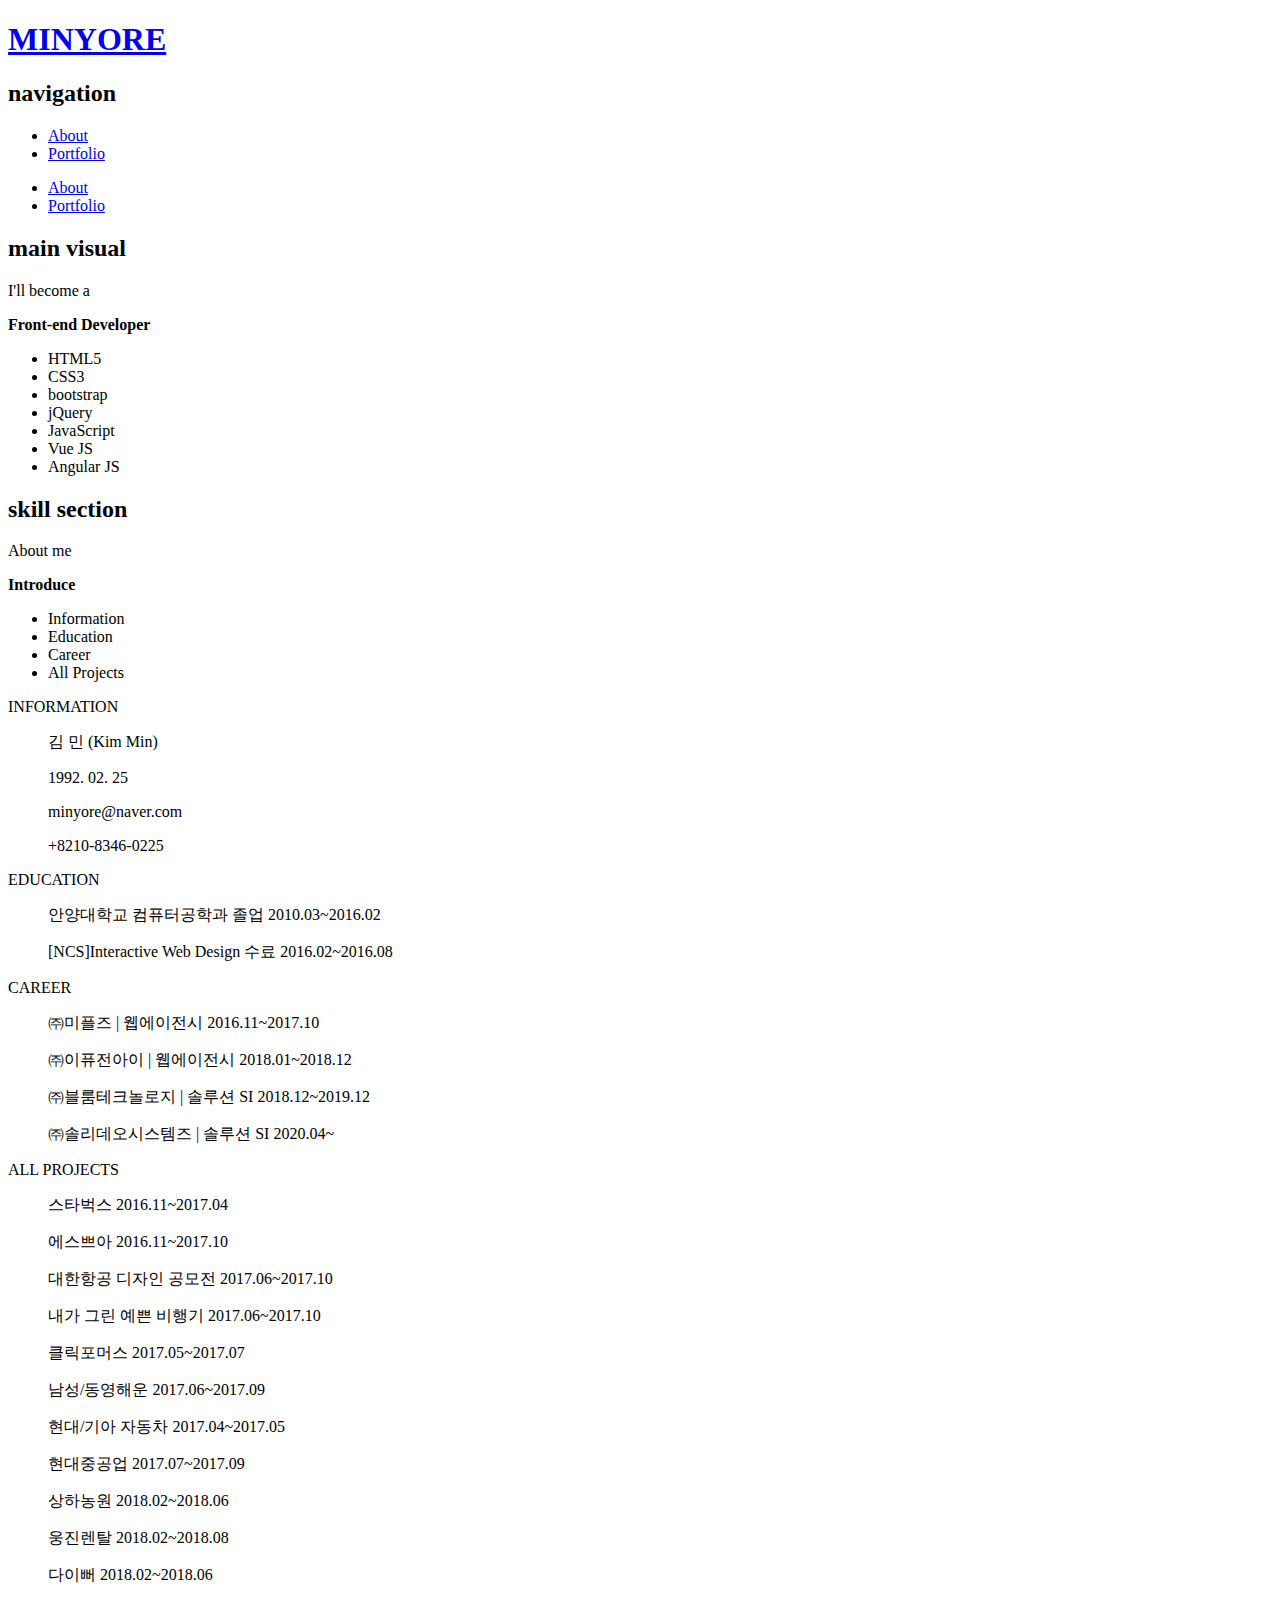
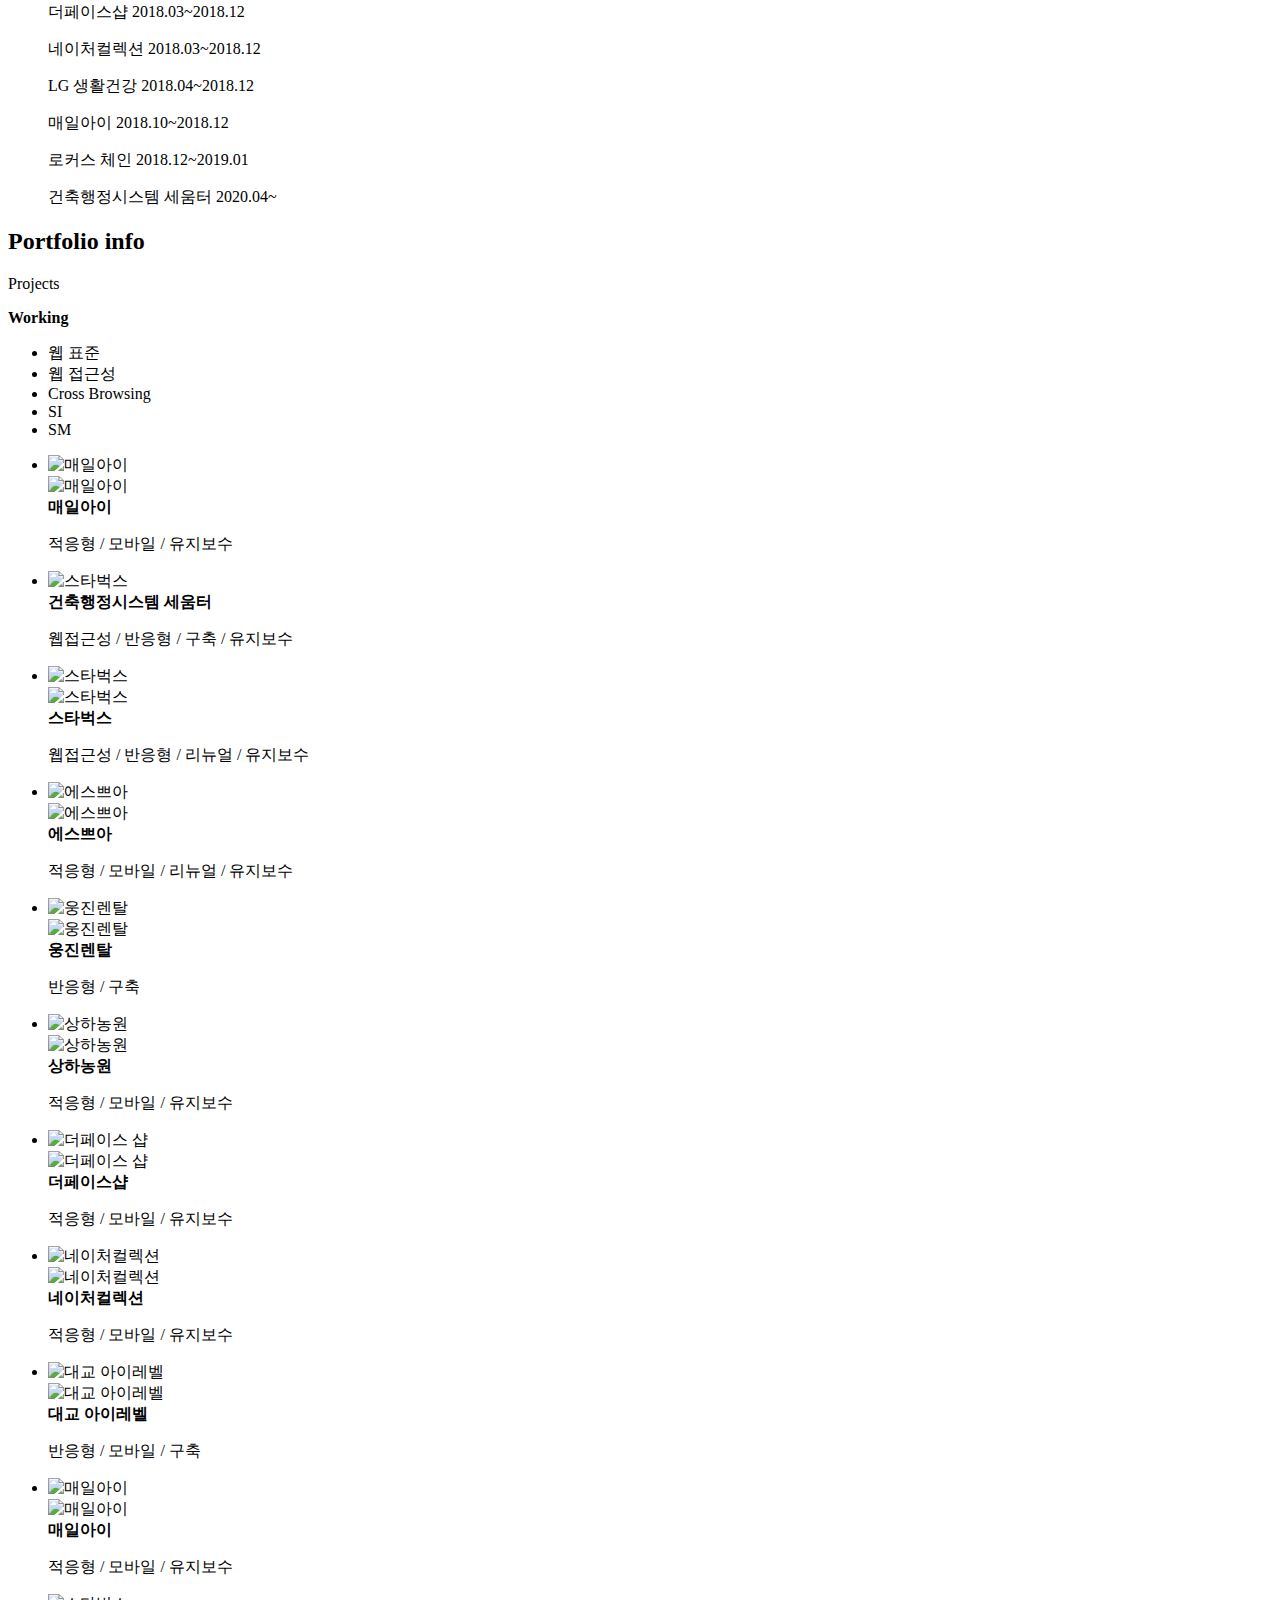
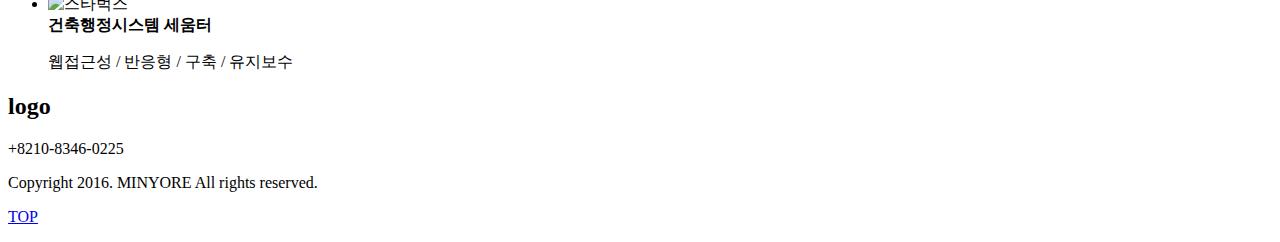
==== index.html @ a091b181 "Update Portfolio" ====
<!DOCTYPE html>
<html lang="ko"><head><meta http-equiv="Content-Type" content="text/html; charset=UTF-8">
		
		<meta name="viewport" content="width=device-width, initial-scale=1.0, maximum-scale=1.0, minimum-scale=1.0, user-scalable=no, target-densitydpi=medium-dpi">
		<meta http-equiv="X-UA-Compatible" content="IE=edge">
		<meta property="og:title" content="김 민 포트폴리오">
		<meta property="og:description" content="포트폴리오 입니다">
		<meta property="og:image" content="../portfolio/public/favicon.png">
		<title>Portfolio</title>

		<link rel="icon" href="../portfolio/public/favicon.ico" type="image/ico">
		<link href="../portfolio/src/assets/css/reset.css" rel="stylesheet">
		<link href="../portfolio/src/assets/css/style.css" rel="stylesheet">
		<link href="../portfolio/src/assets/css/jquery-ui.css" rel="stylesheet">
		<link href="../portfolio/src/assets/css/swiper.css" rel="stylesheet">

		<script src="../portfolio/src/assets/js/jquery-3.1.1.min.js"></script>
		<script src="../portfolio/src/assets/js/jquery-ui.min.js"></script>
		<script src="../portfolio/src/assets/js/common.js"></script>
		<script src="../portfolio/src/assets/js/swiper.js"></script>
	</head>

	<body>
		<div id="container">
			<div class="interSection">
			<header id="header">
				<div class="interSection">
					<h1 class="logo">
						<a href="../portfolio/index.html">MINYORE</a>
					</h1>
					<nav id="gnb">
						<h2 class="hidden">navigation</h2>
						<ul>
							<li><a href="#sectionN02">About</a></li>
							<li><a href="#sectionN03">Portfolio</a></li>
							<!-- <li><a href="http://minyore.dothome.co.kr/upload/gnuboard/bbs/board.php?bo_table=board" target="_blank">BOARD</a></li> -->
							<!-- <li><a href="http://minyore.dothome.co.kr/upload/Portfolio/pf/example.html" target="_blank">exam</a></li> -->
						</ul>
					</nav>
					<div class="mobileMenu">
						<div class="mobilelLayer">
							<ul>
								<li><a href="#sectionN02">About</a></li>
								<li><a href="#sectionN03">Portfolio</a></li>
								<!-- <li><a href="http://minyore.dothome.co.kr/upload/Portfolio/pf/example.html" target="_blank">exam</a></li> -->
							</ul>
						</div>
						<div class="hamburger">
							<span class="btnIcon">
								<span class="iconMenu"></span>
							</span>
						</div>
					</div>
				</div>
				<div class="loadingBar"></div>
			</header>
			<!-- header -->

			<section id="sectionN01">
				<h2 class="hidden">main visual</h2>
				<div class="tittle">
					<p><span class="textBig">I</span>'ll become a</p>
					<strong>Front-end Developer</strong>
					<ul class="keyword">
						<li>HTML5</li>
						<li>CSS3</li>
						<li>bootstrap</li>
						<li>jQuery</li>
						<li>JavaScript</li>
						<li>Vue JS</li>
						<li>Angular JS</li>
					</ul>
				</div>
				<div class="bg"></div>
			</section>
			<!-- main -->
			<section id="sectionN02">
				<h2 class="hidden">skill section</h2>
				<div class="tittle">
					<p><span class="textBig">A</span>bout me</p>
					<strong>Introduce</strong>
					<ul class="keyword">
						<li>Information</li>
						<li>Education</li>
						<li>Career</li>
						<li>All Projects</li>
					</ul>
				</div>
				<div class="career">
					<dl>
						<dt>INFORMATION</dt>
						<dd>
							<div class="thum"></div>
							<p>김 민 (Kim Min)</p>
							<p>1992. 02. 25</p>
							<p>minyore@naver.com</p>
							<p>+8210-8346-0225</p>
						</dd>
					</dl>
					<dl>
						<dt>EDUCATION</dt>
						<dd>
						<p>안양대학교 컴퓨터공학과 졸업 <span class="textYear">2010.03~2016.02</span></p>
						<p>[NCS]Interactive Web Design 수료 <span class="textYear">2016.02~2016.08</span></p>
						</dd>
					</dl>
					<dl>
						<dt>CAREER</dt>
						<dd>
							<p>㈜미플즈 | 웹에이전시 <span class="textYear">2016.11~2017.10</span></p>
							<p>㈜이퓨전아이 | 웹에이전시 <span class="textYear">2018.01~2018.12</span></p>
							<p>㈜블룸테크놀로지 | 솔루션 SI <span class="textYear">2018.12~2019.12</span></p>
							<p>㈜솔리데오시스템즈 | 솔루션 SI <span class="textYear">2020.04~</span></p>
						</dd>
					</dl>
					<dl>
						<dt>ALL PROJECTS</dt>
						<dd>
							<div class="rolling swiper-container">
								<div class="swiper-wrapper">
									<div class="swiper-slide"><p>스타벅스 <span class="textYear">2016.11~2017.04</span></p></div>
									<div class="swiper-slide"><p>에스쁘아 <span class="textYear">2016.11~2017.10</span></p></div>
									<div class="swiper-slide"><p>대한항공 디자인 공모전 <span class="textYear">2017.06~2017.10</span></p></div>
									<div class="swiper-slide"><p>내가 그린 예쁜 비행기 <span class="textYear">2017.06~2017.10</span></p></div>
									<div class="swiper-slide"><p>클릭포머스 <span class="textYear">2017.05~2017.07</span></p></div>
									<div class="swiper-slide"><p>남성/동영해운 <span class="textYear">2017.06~2017.09</span></p></div>
									<div class="swiper-slide"><p>현대/기아 자동차 <span class="textYear">2017.04~2017.05</span></p></div>
									<div class="swiper-slide"><p>현대중공업 <span class="textYear">2017.07~2017.09</span></p></div>
									<div class="swiper-slide"><p>상하농원 <span class="textYear">2018.02~2018.06</span></p></div>
									<div class="swiper-slide"><p>웅진렌탈 <span class="textYear">2018.02~2018.08</span></p></div>
									<div class="swiper-slide"><p>다이뻐 <span class="textYear">2018.02~2018.06</span></p></div>
									<div class="swiper-slide"><p>더페이스샵 <span class="textYear">2018.03~2018.12</span></p></div>
									<div class="swiper-slide"><p>네이처컬렉션 <span class="textYear">2018.03~2018.12</span></p></div>
									<div class="swiper-slide"><p>LG 생활건강 <span class="textYear">2018.04~2018.12</span></p></div>
									<div class="swiper-slide"><p>매일아이 <span class="textYear">2018.10~2018.12</span></p></div>
									<div class="swiper-slide"><p>로커스 체인 <span class="textYear">2018.12~2019.01</span></p></div>
									<div class="swiper-slide"><p>건축행정시스템 세움터 <span class="textYear">2020.04~</span></p></div>
								</div>
							</div>
						</dd>
					</dl>
				</div>
			</section>
			<!-- about -->
			<section id="sectionN03">
				<h2 class="hidden">Portfolio info</h2>
				<div class="tittle">
					<p><span class="textBig">P</span>rojects</p>
					<strong>Working</strong>
					<ul class="keyword">
						<li>웹 표준</li>
						<li>웹 접근성</li>
						<li>Cross Browsing</li>
						<li>SI</li>
						<li>SM</li>
					</ul>
				</div>
				<div class="portfolio">
					<div class="swiper-container">
						<div class="swiper-wrapper">
							<div class="swiper-slide">
								<ul class="list">
									<li>
										<i class="icoScroll"></i>
										<div class="imageBox">
											<img src="../portfolio/src/assets/images/maeili.jpg" alt="매일아이">
										</div>
										<div class="mImageBox">
											<img src="../portfolio/src/assets/images/m_maeili.jpg" alt="매일아이">
										</div>
										<div class="keyInfo">
											<strong>매일아이</strong>
											<p>적응형 / 모바일 / 유지보수</p>
										</div>
									</li>
								</ul>
							</div>
							<div class="swiper-slide">
								<ul class="list">
									<li>
										<i class="icoScroll"></i>
										<div class="imageBox">
											<img src="../portfolio/src/assets/images/cloudeais.jpg" alt="스타벅스">
										</div>
										<div class="keyInfo">
											<strong>건축행정시스템 세움터</strong>
											<p>웹접근성 / 반응형 / 구축 / 유지보수</p>
										</div>
									</li>
								</ul>
							</div>
							<div class="swiper-slide">
								<ul class="list">
									<li>
										<i class="icoScroll"></i>
										<div class="imageBox">
											<img src="../portfolio/src/assets/images/starbucks.jpg" alt="스타벅스">
										</div>
										<div class="mImageBox">
											<img src="../portfolio/src/assets/images/m_starbucks.jpg" alt="스타벅스">
										</div>
										<div class="keyInfo">
											<strong>스타벅스</strong>
											<p>웹접근성 / 반응형 / 리뉴얼 / 유지보수</p>
										</div>
									</li>
								</ul>
							</div>
							<div class="swiper-slide">
								<ul class="list">
									<li>
										<i class="icoScroll"></i>
										<div class="imageBox">
											<img src="../portfolio/src/assets/images/espoir.jpg" alt="에스쁘아">
										</div>
										<div class="mImageBox">
											<img src="../portfolio/src/assets/images/m_espoir.jpg" alt="에스쁘아">
										</div>
										<div class="keyInfo">
											<strong>에스쁘아</strong>
											<p>적응형 / 모바일 / 리뉴얼 / 유지보수</p>
										</div>
									</li>
								</ul>
							</div>
							<!-- <div class="swiper-slide">
								<ul class="list">
									<li>
										<i class="icoScroll"></i>
										<div class="imageBox">
											<img src="images/koreanAirDesign.jpg" alt="대한항공디자인공모전">
										</div>
										<div class="mImageBox">
											<img src="images/m_koreanAirDesign.jpg" alt="대한항공디자인공모전">
										</div>
										<div class="keyInfo">
											<strong>대한항공 디자인 공모전</strong>
											<p>반응형 / 리뉴얼 / 유지보수</p>
										</div>
									</li>
								</ul>
							</div> -->
							<!-- <div class="swiper-slide">
								<ul class="list">
									<li>
										<i class="icoScroll"></i>
										<div class="imageBox">
											<img src="images/koreanAirDrawing.jpg" alt="대한항공내그비">
										</div>
										<div class="mImageBox">
											<img src="images/m_koreanAirDrawing.jpg" alt="대한항공내그비">
										</div>
										<div class="keyInfo">
											<strong>대한항공 디자인 공모전</strong>
											<p>반응형 / 리뉴얼 / 유지보수</p>
										</div>
									</li>
								</ul>
							</div> -->
							<div class="swiper-slide">
								<ul class="list">
									<li>
										<i class="icoScroll"></i>
										<div class="imageBox">
											<img src="../portfolio/src/assets/images/woongjin.jpg" alt="웅진렌탈">
										</div>
										<div class="mImageBox">
											<img src="../portfolio/src/assets/images/m_woongjin.jpg" alt="웅진렌탈">
										</div>
										<div class="keyInfo">
											<strong>웅진렌탈</strong>
											<p>반응형 / 구축</p>
										</div>
									</li>
								</ul>
							</div>
							<div class="swiper-slide">
								<ul class="list">
									<li>
										<i class="icoScroll"></i>
										<div class="imageBox">
											<img src="../portfolio/src/assets/images/sanghafarm.jpg" alt="상하농원">
										</div>
										<div class="mImageBox">
											<img src="../portfolio/src/assets/images/m_sanghafarm.jpg" alt="상하농원">
										</div>
										<div class="keyInfo">
											<strong>상하농원</strong>
											<p>적응형 / 모바일 / 유지보수</p>
										</div>
									</li>
								</ul>
							</div>
							<div class="swiper-slide">
								<ul class="list">
									<li>
										<i class="icoScroll"></i>
										<div class="imageBox">
											<img src="../portfolio/src/assets/images/theface.jpg" alt="더페이스 샵">
										</div>
										<div class="mImageBox">
											<img src="../portfolio/src/assets/images/m_theface.jpg" alt="더페이스 샵">
										</div>
										<div class="keyInfo">
											<strong>더페이스샵</strong>
											<p>적응형 / 모바일 / 유지보수</p>
										</div>
									</li>
								</ul>
							</div>
							<div class="swiper-slide">
								<ul class="list">
									<li>
										<i class="icoScroll"></i>
										<div class="imageBox">
											<img src="../portfolio/src/assets/images/nature.jpg" alt="네이처컬렉션">
										</div>
										<div class="mImageBox">
											<img src="../portfolio/src/assets/images/m_nature.jpg" alt="네이처컬렉션">
										</div>
										<div class="keyInfo">
											<strong>네이처컬렉션</strong>
											<p>적응형 / 모바일 / 유지보수</p>
										</div>
									</li>
								</ul>
							</div>
							<div class="swiper-slide">
								<ul class="list">
									<li>
										<i class="icoScroll"></i>
										<div class="imageBox">
											<img src="../portfolio/src/assets/images/daegyo.jpg" alt="대교 아이레벨">
										</div>
										<div class="mImageBox">
											<img src="../portfolio/src/assets/images/m_daegyo.jpg" alt="대교 아이레벨">
										</div>
										<div class="keyInfo">
											<strong>대교 아이레벨</strong>
											<p>반응형 / 모바일 / 구축</p>
										</div>
									</li>
								</ul>
							</div>
							<div class="swiper-slide">
								<ul class="list">
									<li>
										<i class="icoScroll"></i>
										<div class="imageBox">
											<img src="../portfolio/src/assets/images/maeili.jpg" alt="매일아이">
										</div>
										<div class="mImageBox">
											<img src="../portfolio/src/assets/images/m_maeili.jpg" alt="매일아이">
										</div>
										<div class="keyInfo">
											<strong>매일아이</strong>
											<p>적응형 / 모바일 / 유지보수</p>
										</div>
									</li>
								</ul>
							</div>
							<!-- <div class="swiper-slide">
								<ul class="list">
									<li>
										<i class="icoScroll"></i>
										<div class="imageBox">
											<img src="images/locus.jpg" alt="로커스 체인">
										</div>
										<div class="mImageBox">
											<img src="images/m_locus.jpg" alt="로커스 체인">
										</div>
										<div class="keyInfo">
											<strong>로커스 체인</strong>
											<p>반응형 / 구축 / 유지보수</p>
										</div>
									</li>
								</ul>
							</div> -->
						<div class="swiper-slide">
								<ul class="list">
									<li>
										<i class="icoScroll"></i>
										<div class="imageBox">
											<img src="../portfolio/src/assets/images/cloudeais.jpg" alt="스타벅스">
										</div>
										<div class="keyInfo">
											<strong>건축행정시스템 세움터</strong>
											<p>웹접근성 / 반응형 / 구축 / 유지보수</p>
										</div>
									</li>
								</ul>
							</div></div>
						<div class="swiper-pagination"></div>
						<div class="swiper-button-next"></div>
						<div class="swiper-button-prev"></div>
					</div>
				</div>
			</section>
			<!-- portfolio -->
			<footer>
				<h2 class="logo">logo</h2>
				<p>+8210-8346-0225</p>
				<p>Copyright 2016. MINYORE All rights reserved.</p>
			</footer>
			<p class="btn_top"><a href="javascript:;">TOP</a></p>
			<!-- footer -->
			</div><!-- intersection -->
		</div><!-- container -->
	

</body></html>
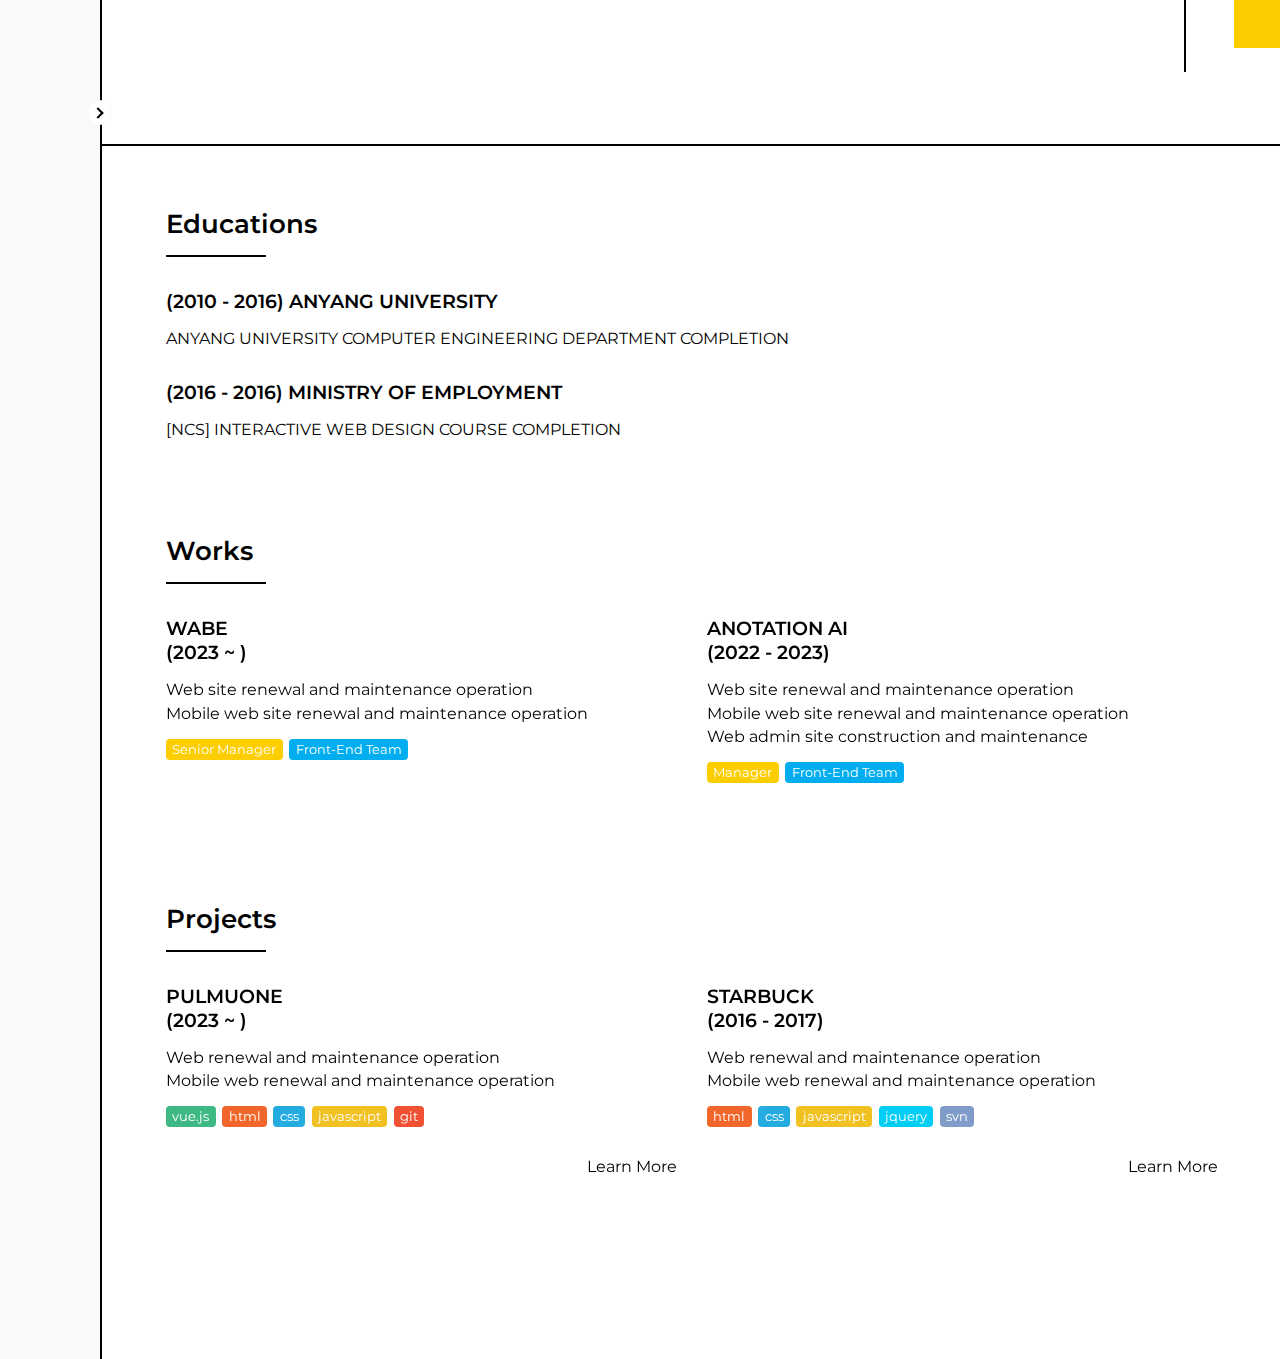
==== commit 17061647: "portfolio update" ====
--- a/index.html
+++ b/index.html
@@ -1,411 +1,69 @@
 <!DOCTYPE html>
-<html lang="ko"><head><meta http-equiv="Content-Type" content="text/html; charset=UTF-8">
+<html lang="ko">
+    <head>
+        <meta http-equiv="Content-Type" content="text/html; charset=utf-8" />
+        <meta http-equiv="X-UA-Compatible" content="IE=edge" />
+        <meta http-equiv="Cache-Control" content="no-cache" />
+        <meta http-equiv="Pragma" content="no-cache" />
+        <!-- <meta http-equiv="Refresh" content="60" /> -->
+        <meta name="viewport" content="width=device-width, initial-scale=1, maximum-scale=1 viewport-fit=cover" />
+        <meta name="title" content="포트폴리오 페이지" />
+		<meta name="description" content="포트폴리오" />
+		<meta name="author" content="김민" />
+        <meta property="og:title" content="포트폴리오 페이지" />
+        <meta property="og:description" content="포트폴리오 보러가기" />
+        <meta property="og:url" content="https://minyore.github.io/portfolio/index.html" />
+        <meta property="og:image" content="/public/favicon.ico" />
+        <meta property="og:site_name" content="포트폴리오 페이지" />
+        <meta property="og:locale" content="ko_KR" />
+        <meta property="og:type" content="website" />
+
+        <title>Portfolio</title>
+
+		<!-- favicon -->
+        <link rel="shortcut icon" href="/public/favicon.ico" />
+        <link rel="apple-touch-icon-precomposed" href="/public/favicon.ico" />
+
+        <!-- JQuery CDN -->
+        <script src="https://code.jquery.com/jquery-3.7.0.js"></script>
 		
-		<meta name="viewport" content="width=device-width, initial-scale=1.0, maximum-scale=1.0, minimum-scale=1.0, user-scalable=no, target-densitydpi=medium-dpi">
-		<meta http-equiv="X-UA-Compatible" content="IE=edge">
-		<meta property="og:title" content="김 민 포트폴리오">
-		<meta property="og:description" content="포트폴리오 입니다">
-		<meta property="og:image" content="../portfolio/public/favicon.png">
-		<title>Portfolio</title>
+        <!-- swiper CDN -->
+        <link rel="stylesheet" href="https://cdn.jsdelivr.net/npm/swiper@10/swiper-bundle.min.css" />
+        <script src="https://unpkg.com/swiper@8/swiper-bundle.min.js"></script>
+		
+        <!-- import -->
+        <link rel="stylesheet" href="/src/assets/css/index.css" />
+        <script src="/src/assets/js/index.js"></script>
+    </head>
 
-		<link rel="icon" href="../portfolio/public/favicon.ico" type="image/ico">
-		<link href="../portfolio/src/assets/css/reset.css" rel="stylesheet">
-		<link href="../portfolio/src/assets/css/style.css" rel="stylesheet">
-		<link href="../portfolio/src/assets/css/jquery-ui.css" rel="stylesheet">
-		<link href="../portfolio/src/assets/css/swiper.css" rel="stylesheet">
+    <body>
+        <section id="container" class="container">
+			<div class="portfolio">
+				<div class="information isFold">
+                    <a href="javascript:void(0);" onclick="handleFold();" class="btnFold isFold"><span></span></a>
+                    <div id="information">
+                        <!-- import information -->
+                    </div>
+				</div>
+	
+				<div class="contents">
+                    <span class="design">
+                        <span class="square"></span>
+                    </span>
+                    <div id="contents">
+                        <!-- import contents -->
+                    </div>
+				</div> 
+			</div>
 
-		<script src="../portfolio/src/assets/js/jquery-3.1.1.min.js"></script>
-		<script src="../portfolio/src/assets/js/jquery-ui.min.js"></script>
-		<script src="../portfolio/src/assets/js/common.js"></script>
-		<script src="../portfolio/src/assets/js/swiper.js"></script>
-	</head>
-
-	<body>
-		<div id="container">
-			<div class="interSection">
-			<header id="header">
-				<div class="interSection">
-					<h1 class="logo">
-						<a href="../portfolio/index.html">MINYORE</a>
-					</h1>
-					<nav id="gnb">
-						<h2 class="hidden">navigation</h2>
-						<ul>
-							<li><a href="#sectionN02">About</a></li>
-							<li><a href="#sectionN03">Portfolio</a></li>
-							<!-- <li><a href="http://minyore.dothome.co.kr/upload/gnuboard/bbs/board.php?bo_table=board" target="_blank">BOARD</a></li> -->
-							<!-- <li><a href="http://minyore.dothome.co.kr/upload/Portfolio/pf/example.html" target="_blank">exam</a></li> -->
-						</ul>
-					</nav>
-					<div class="mobileMenu">
-						<div class="mobilelLayer">
-							<ul>
-								<li><a href="#sectionN02">About</a></li>
-								<li><a href="#sectionN03">Portfolio</a></li>
-								<!-- <li><a href="http://minyore.dothome.co.kr/upload/Portfolio/pf/example.html" target="_blank">exam</a></li> -->
-							</ul>
-						</div>
-						<div class="hamburger">
-							<span class="btnIcon">
-								<span class="iconMenu"></span>
-							</span>
-						</div>
-					</div>
-				</div>
-				<div class="loadingBar"></div>
-			</header>
-			<!-- header -->
-
-			<section id="sectionN01">
-				<h2 class="hidden">main visual</h2>
-				<div class="tittle">
-					<p><span class="textBig">I</span>'ll become a</p>
-					<strong>Front-end Developer</strong>
-					<ul class="keyword">
-						<li>HTML5</li>
-						<li>CSS3</li>
-						<li>bootstrap</li>
-						<li>jQuery</li>
-						<li>JavaScript</li>
-						<li>Vue JS</li>
-						<li>Angular JS</li>
-					</ul>
-				</div>
-				<div class="bg"></div>
-			</section>
-			<!-- main -->
-			<section id="sectionN02">
-				<h2 class="hidden">skill section</h2>
-				<div class="tittle">
-					<p><span class="textBig">A</span>bout me</p>
-					<strong>Introduce</strong>
-					<ul class="keyword">
-						<li>Information</li>
-						<li>Education</li>
-						<li>Career</li>
-						<li>All Projects</li>
-					</ul>
-				</div>
-				<div class="career">
-					<dl>
-						<dt>INFORMATION</dt>
-						<dd>
-							<div class="thum"></div>
-							<p>김 민 (Kim Min)</p>
-							<p>1992. 02. 25</p>
-							<p>minyore@naver.com</p>
-							<p>+8210-8346-0225</p>
-						</dd>
-					</dl>
-					<dl>
-						<dt>EDUCATION</dt>
-						<dd>
-						<p>안양대학교 컴퓨터공학과 졸업 <span class="textYear">2010.03~2016.02</span></p>
-						<p>[NCS]Interactive Web Design 수료 <span class="textYear">2016.02~2016.08</span></p>
-						</dd>
-					</dl>
-					<dl>
-						<dt>CAREER</dt>
-						<dd>
-							<p>㈜미플즈 | 웹에이전시 <span class="textYear">2016.11~2017.10</span></p>
-							<p>㈜이퓨전아이 | 웹에이전시 <span class="textYear">2018.01~2018.12</span></p>
-							<p>㈜블룸테크놀로지 | 솔루션 SI <span class="textYear">2018.12~2019.12</span></p>
-							<p>㈜솔리데오시스템즈 | 솔루션 SI <span class="textYear">2020.04~</span></p>
-						</dd>
-					</dl>
-					<dl>
-						<dt>ALL PROJECTS</dt>
-						<dd>
-							<div class="rolling swiper-container">
-								<div class="swiper-wrapper">
-									<div class="swiper-slide"><p>스타벅스 <span class="textYear">2016.11~2017.04</span></p></div>
-									<div class="swiper-slide"><p>에스쁘아 <span class="textYear">2016.11~2017.10</span></p></div>
-									<div class="swiper-slide"><p>대한항공 디자인 공모전 <span class="textYear">2017.06~2017.10</span></p></div>
-									<div class="swiper-slide"><p>내가 그린 예쁜 비행기 <span class="textYear">2017.06~2017.10</span></p></div>
-									<div class="swiper-slide"><p>클릭포머스 <span class="textYear">2017.05~2017.07</span></p></div>
-									<div class="swiper-slide"><p>남성/동영해운 <span class="textYear">2017.06~2017.09</span></p></div>
-									<div class="swiper-slide"><p>현대/기아 자동차 <span class="textYear">2017.04~2017.05</span></p></div>
-									<div class="swiper-slide"><p>현대중공업 <span class="textYear">2017.07~2017.09</span></p></div>
-									<div class="swiper-slide"><p>상하농원 <span class="textYear">2018.02~2018.06</span></p></div>
-									<div class="swiper-slide"><p>웅진렌탈 <span class="textYear">2018.02~2018.08</span></p></div>
-									<div class="swiper-slide"><p>다이뻐 <span class="textYear">2018.02~2018.06</span></p></div>
-									<div class="swiper-slide"><p>더페이스샵 <span class="textYear">2018.03~2018.12</span></p></div>
-									<div class="swiper-slide"><p>네이처컬렉션 <span class="textYear">2018.03~2018.12</span></p></div>
-									<div class="swiper-slide"><p>LG 생활건강 <span class="textYear">2018.04~2018.12</span></p></div>
-									<div class="swiper-slide"><p>매일아이 <span class="textYear">2018.10~2018.12</span></p></div>
-									<div class="swiper-slide"><p>로커스 체인 <span class="textYear">2018.12~2019.01</span></p></div>
-									<div class="swiper-slide"><p>건축행정시스템 세움터 <span class="textYear">2020.04~</span></p></div>
-								</div>
-							</div>
-						</dd>
-					</dl>
-				</div>
-			</section>
-			<!-- about -->
-			<section id="sectionN03">
-				<h2 class="hidden">Portfolio info</h2>
-				<div class="tittle">
-					<p><span class="textBig">P</span>rojects</p>
-					<strong>Working</strong>
-					<ul class="keyword">
-						<li>웹 표준</li>
-						<li>웹 접근성</li>
-						<li>Cross Browsing</li>
-						<li>SI</li>
-						<li>SM</li>
-					</ul>
-				</div>
-				<div class="portfolio">
-					<div class="swiper-container">
-						<div class="swiper-wrapper">
-							<div class="swiper-slide">
-								<ul class="list">
-									<li>
-										<i class="icoScroll"></i>
-										<div class="imageBox">
-											<img src="../portfolio/src/assets/images/maeili.jpg" alt="매일아이">
-										</div>
-										<div class="mImageBox">
-											<img src="../portfolio/src/assets/images/m_maeili.jpg" alt="매일아이">
-										</div>
-										<div class="keyInfo">
-											<strong>매일아이</strong>
-											<p>적응형 / 모바일 / 유지보수</p>
-										</div>
-									</li>
-								</ul>
-							</div>
-							<div class="swiper-slide">
-								<ul class="list">
-									<li>
-										<i class="icoScroll"></i>
-										<div class="imageBox">
-											<img src="../portfolio/src/assets/images/cloudeais.jpg" alt="스타벅스">
-										</div>
-										<div class="keyInfo">
-											<strong>건축행정시스템 세움터</strong>
-											<p>웹접근성 / 반응형 / 구축 / 유지보수</p>
-										</div>
-									</li>
-								</ul>
-							</div>
-							<div class="swiper-slide">
-								<ul class="list">
-									<li>
-										<i class="icoScroll"></i>
-										<div class="imageBox">
-											<img src="../portfolio/src/assets/images/starbucks.jpg" alt="스타벅스">
-										</div>
-										<div class="mImageBox">
-											<img src="../portfolio/src/assets/images/m_starbucks.jpg" alt="스타벅스">
-										</div>
-										<div class="keyInfo">
-											<strong>스타벅스</strong>
-											<p>웹접근성 / 반응형 / 리뉴얼 / 유지보수</p>
-										</div>
-									</li>
-								</ul>
-							</div>
-							<div class="swiper-slide">
-								<ul class="list">
-									<li>
-										<i class="icoScroll"></i>
-										<div class="imageBox">
-											<img src="../portfolio/src/assets/images/espoir.jpg" alt="에스쁘아">
-										</div>
-										<div class="mImageBox">
-											<img src="../portfolio/src/assets/images/m_espoir.jpg" alt="에스쁘아">
-										</div>
-										<div class="keyInfo">
-											<strong>에스쁘아</strong>
-											<p>적응형 / 모바일 / 리뉴얼 / 유지보수</p>
-										</div>
-									</li>
-								</ul>
-							</div>
-							<!-- <div class="swiper-slide">
-								<ul class="list">
-									<li>
-										<i class="icoScroll"></i>
-										<div class="imageBox">
-											<img src="images/koreanAirDesign.jpg" alt="대한항공디자인공모전">
-										</div>
-										<div class="mImageBox">
-											<img src="images/m_koreanAirDesign.jpg" alt="대한항공디자인공모전">
-										</div>
-										<div class="keyInfo">
-											<strong>대한항공 디자인 공모전</strong>
-											<p>반응형 / 리뉴얼 / 유지보수</p>
-										</div>
-									</li>
-								</ul>
-							</div> -->
-							<!-- <div class="swiper-slide">
-								<ul class="list">
-									<li>
-										<i class="icoScroll"></i>
-										<div class="imageBox">
-											<img src="images/koreanAirDrawing.jpg" alt="대한항공내그비">
-										</div>
-										<div class="mImageBox">
-											<img src="images/m_koreanAirDrawing.jpg" alt="대한항공내그비">
-										</div>
-										<div class="keyInfo">
-											<strong>대한항공 디자인 공모전</strong>
-											<p>반응형 / 리뉴얼 / 유지보수</p>
-										</div>
-									</li>
-								</ul>
-							</div> -->
-							<div class="swiper-slide">
-								<ul class="list">
-									<li>
-										<i class="icoScroll"></i>
-										<div class="imageBox">
-											<img src="../portfolio/src/assets/images/woongjin.jpg" alt="웅진렌탈">
-										</div>
-										<div class="mImageBox">
-											<img src="../portfolio/src/assets/images/m_woongjin.jpg" alt="웅진렌탈">
-										</div>
-										<div class="keyInfo">
-											<strong>웅진렌탈</strong>
-											<p>반응형 / 구축</p>
-										</div>
-									</li>
-								</ul>
-							</div>
-							<div class="swiper-slide">
-								<ul class="list">
-									<li>
-										<i class="icoScroll"></i>
-										<div class="imageBox">
-											<img src="../portfolio/src/assets/images/sanghafarm.jpg" alt="상하농원">
-										</div>
-										<div class="mImageBox">
-											<img src="../portfolio/src/assets/images/m_sanghafarm.jpg" alt="상하농원">
-										</div>
-										<div class="keyInfo">
-											<strong>상하농원</strong>
-											<p>적응형 / 모바일 / 유지보수</p>
-										</div>
-									</li>
-								</ul>
-							</div>
-							<div class="swiper-slide">
-								<ul class="list">
-									<li>
-										<i class="icoScroll"></i>
-										<div class="imageBox">
-											<img src="../portfolio/src/assets/images/theface.jpg" alt="더페이스 샵">
-										</div>
-										<div class="mImageBox">
-											<img src="../portfolio/src/assets/images/m_theface.jpg" alt="더페이스 샵">
-										</div>
-										<div class="keyInfo">
-											<strong>더페이스샵</strong>
-											<p>적응형 / 모바일 / 유지보수</p>
-										</div>
-									</li>
-								</ul>
-							</div>
-							<div class="swiper-slide">
-								<ul class="list">
-									<li>
-										<i class="icoScroll"></i>
-										<div class="imageBox">
-											<img src="../portfolio/src/assets/images/nature.jpg" alt="네이처컬렉션">
-										</div>
-										<div class="mImageBox">
-											<img src="../portfolio/src/assets/images/m_nature.jpg" alt="네이처컬렉션">
-										</div>
-										<div class="keyInfo">
-											<strong>네이처컬렉션</strong>
-											<p>적응형 / 모바일 / 유지보수</p>
-										</div>
-									</li>
-								</ul>
-							</div>
-							<div class="swiper-slide">
-								<ul class="list">
-									<li>
-										<i class="icoScroll"></i>
-										<div class="imageBox">
-											<img src="../portfolio/src/assets/images/daegyo.jpg" alt="대교 아이레벨">
-										</div>
-										<div class="mImageBox">
-											<img src="../portfolio/src/assets/images/m_daegyo.jpg" alt="대교 아이레벨">
-										</div>
-										<div class="keyInfo">
-											<strong>대교 아이레벨</strong>
-											<p>반응형 / 모바일 / 구축</p>
-										</div>
-									</li>
-								</ul>
-							</div>
-							<div class="swiper-slide">
-								<ul class="list">
-									<li>
-										<i class="icoScroll"></i>
-										<div class="imageBox">
-											<img src="../portfolio/src/assets/images/maeili.jpg" alt="매일아이">
-										</div>
-										<div class="mImageBox">
-											<img src="../portfolio/src/assets/images/m_maeili.jpg" alt="매일아이">
-										</div>
-										<div class="keyInfo">
-											<strong>매일아이</strong>
-											<p>적응형 / 모바일 / 유지보수</p>
-										</div>
-									</li>
-								</ul>
-							</div>
-							<!-- <div class="swiper-slide">
-								<ul class="list">
-									<li>
-										<i class="icoScroll"></i>
-										<div class="imageBox">
-											<img src="images/locus.jpg" alt="로커스 체인">
-										</div>
-										<div class="mImageBox">
-											<img src="images/m_locus.jpg" alt="로커스 체인">
-										</div>
-										<div class="keyInfo">
-											<strong>로커스 체인</strong>
-											<p>반응형 / 구축 / 유지보수</p>
-										</div>
-									</li>
-								</ul>
-							</div> -->
-						<div class="swiper-slide">
-								<ul class="list">
-									<li>
-										<i class="icoScroll"></i>
-										<div class="imageBox">
-											<img src="../portfolio/src/assets/images/cloudeais.jpg" alt="스타벅스">
-										</div>
-										<div class="keyInfo">
-											<strong>건축행정시스템 세움터</strong>
-											<p>웹접근성 / 반응형 / 구축 / 유지보수</p>
-										</div>
-									</li>
-								</ul>
-							</div></div>
-						<div class="swiper-pagination"></div>
-						<div class="swiper-button-next"></div>
-						<div class="swiper-button-prev"></div>
-					</div>
-				</div>
-			</section>
-			<!-- portfolio -->
-			<footer>
-				<h2 class="logo">logo</h2>
-				<p>+8210-8346-0225</p>
-				<p>Copyright 2016. MINYORE All rights reserved.</p>
-			</footer>
-			<p class="btn_top"><a href="javascript:;">TOP</a></p>
-			<!-- footer -->
-			</div><!-- intersection -->
-		</div><!-- container -->
-	
-
-</body></html>+            <div id="modals">
+                <!-- import modals -->
+            </div>
+        </section>
+        <script>
+            $(document).ready(function(){
+                init();
+            });
+        </script>
+    </body>
+</html>
--- a/src/assets/css/index.css
+++ b/src/assets/css/index.css
@@ -0,0 +1,88 @@
+
+/**
+ * @author 김 민
+ */
+
+@import url(normalize.css);
+@import url(fonts.css);
+@import url(variables.css);
+@import url(information.css);
+@import url(contents.css);
+
+::selection { 
+    background-color: var(--logo);
+}
+
+.container {
+    margin: 0 auto;
+    position: relative;
+    max-width: 100%;
+}
+
+.portfolio {
+    margin: 0 auto;
+    display: flex;
+    max-width: 1280px;
+    height: auto;
+}
+
+/* modal */
+.modal {
+    display: none;
+    position: fixed;
+    top: 0;
+    left: 0;
+    width: 100%;
+    height: 100%;
+    background: var(--dimmed);
+    z-index: 10;
+}
+
+.modalLayer {
+    position: absolute;
+    top: 50%;
+    left: 50%;
+    margin-left: -250px;
+    transform: translateY(-50%);
+    -webkit-transform: translateY(-50%);
+    -moz-transform: translateY(-50%);
+    -ms-transform: translateY(-50%);
+    -o-transform: translateY(-50%);
+    width: 500px;
+    height: 500px;
+    background: var(--white);
+    border-radius: 8px;
+}
+
+.modalLayer .modalHead {
+    padding: 2rem 1rem;
+    position: relative;
+    text-align: center;
+}
+
+.modalLayer .modalHead strong {
+    font-size: 1.4rem;
+}
+
+.modalLayer .modalHead .modalClose {
+    position: absolute;
+    top: 0;
+    right: 0;
+    display: flex;
+    align-items: center;
+    justify-content: center;
+    width: 40px;
+    height: 40px;
+}
+
+.modalLayer .modalBody {
+    padding: 2rem 1rem;
+    position: relative;
+}
+
+@media all and (max-width: 640px) {
+    .portfolio {
+        flex-direction: column;
+        max-width: 100%;
+    }
+}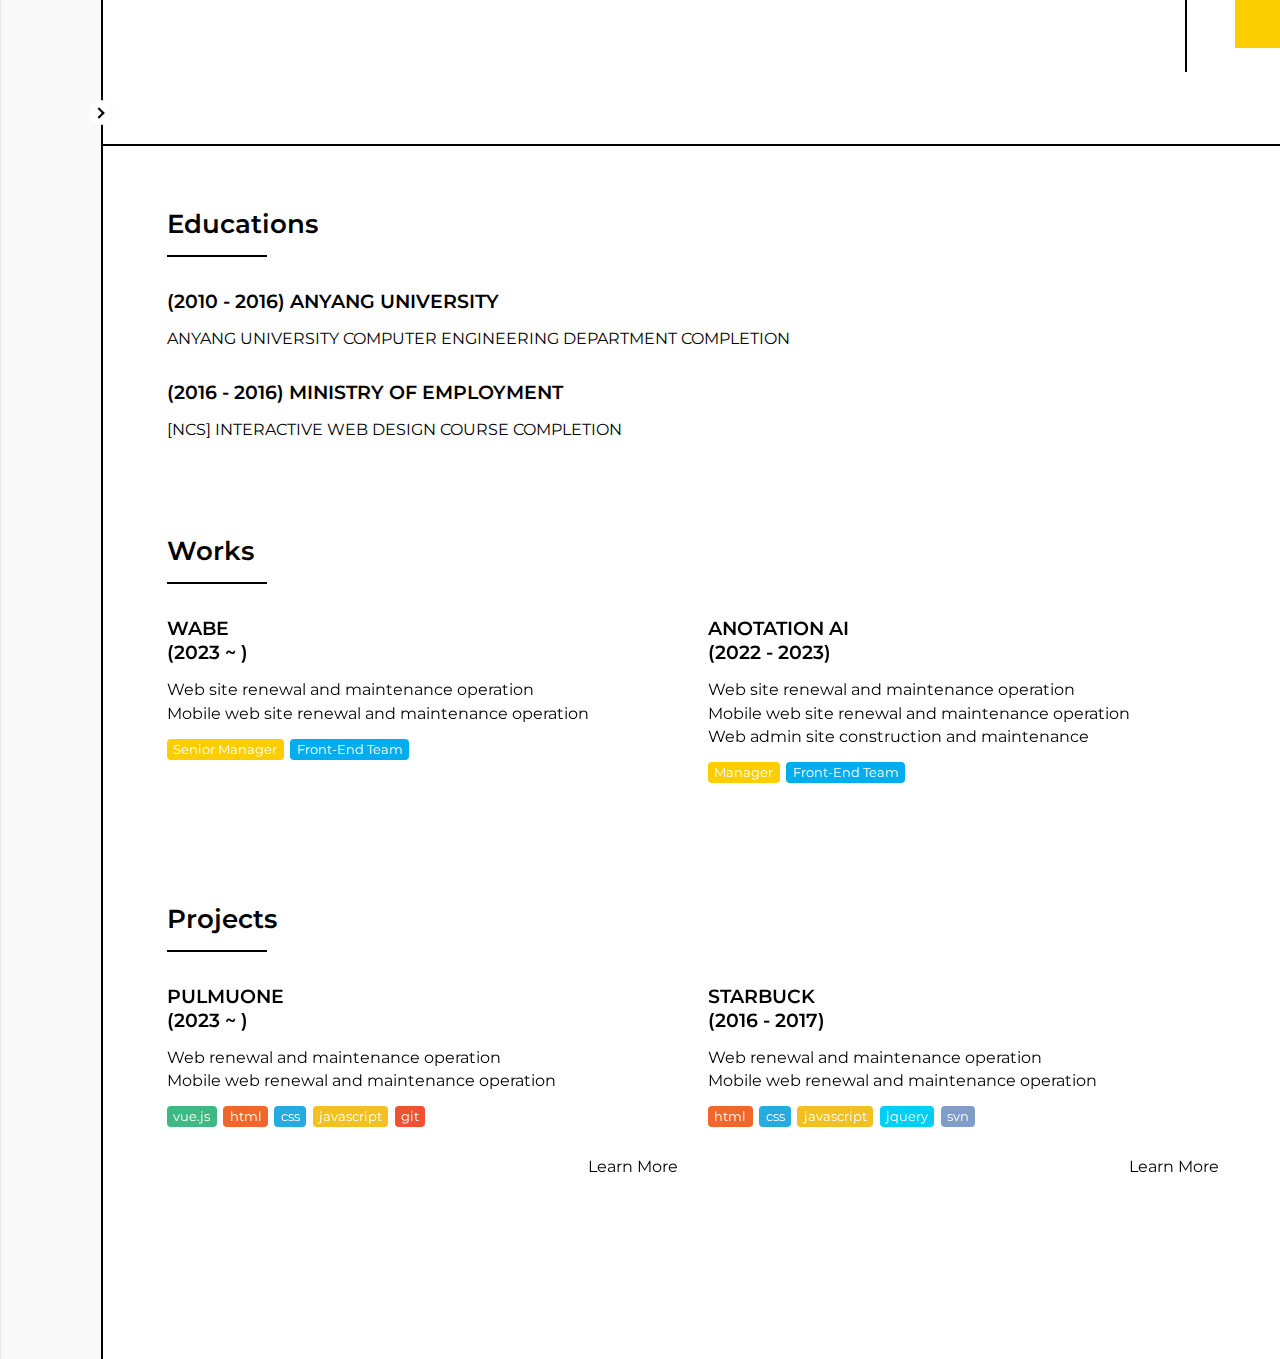
==== commit a79372e8: "portfolio update" ====
--- a/index.html
+++ b/index.html
@@ -21,22 +21,38 @@
         <title>Portfolio</title>
 
 		<!-- favicon -->
-        <link rel="shortcut icon" href="/public/favicon.ico" />
-        <link rel="apple-touch-icon-precomposed" href="/public/favicon.ico" />
-
-        <!-- JQuery CDN -->
-        <script src="https://code.jquery.com/jquery-3.7.0.js"></script>
+        <link rel="shortcut icon" href="https://minyore.github.io/portfolio/public/favicon.ico" />
+        <link rel="apple-touch-icon-precomposed" href="https://minyore.github.io/portfolio/public/favicon.ico" />
 		
         <!-- swiper CDN -->
         <link rel="stylesheet" href="https://cdn.jsdelivr.net/npm/swiper@10/swiper-bundle.min.css" />
         <script src="https://unpkg.com/swiper@8/swiper-bundle.min.js"></script>
 		
         <!-- import -->
-        <link rel="stylesheet" href="/src/assets/css/index.css" />
-        <script src="/src/assets/js/index.js"></script>
+        <link rel="stylesheet" href="https://minyore.github.io/portfolio/src/assets/css/index.css" />
+        <script src="https://minyore.github.io/portfolio/src/assets/js/index.js"></script>
+
+        <script>
+            // user device check
+            const desktop = "win16|win32|win64|macintel|mac";
+
+            if(desktop.indexOf(navigator.platform.toLowerCase()) < 0 ) {
+                document.querySelector("html").classList.add("mobile");
+            }
+            else {
+                document.querySelector("html").classList.add("desktop");
+            }
+        </script>
     </head>
 
     <body>
+        <!-- JQuery CDN -->
+        <script src="https://code.jquery.com/jquery-3.7.0.js"></script>
+        <script>
+            $(document).ready(function(){
+                init();
+            });
+        </script>
         <section id="container" class="container">
 			<div class="portfolio">
 				<div class="information isFold">
@@ -47,9 +63,7 @@
 				</div>
 	
 				<div class="contents">
-                    <span class="design">
-                        <span class="square"></span>
-                    </span>
+                    <span class="design"><span class="square"></span></span>
                     <div id="contents">
                         <!-- import contents -->
                     </div>
@@ -60,10 +74,5 @@
                 <!-- import modals -->
             </div>
         </section>
-        <script>
-            $(document).ready(function(){
-                init();
-            });
-        </script>
     </body>
 </html>
